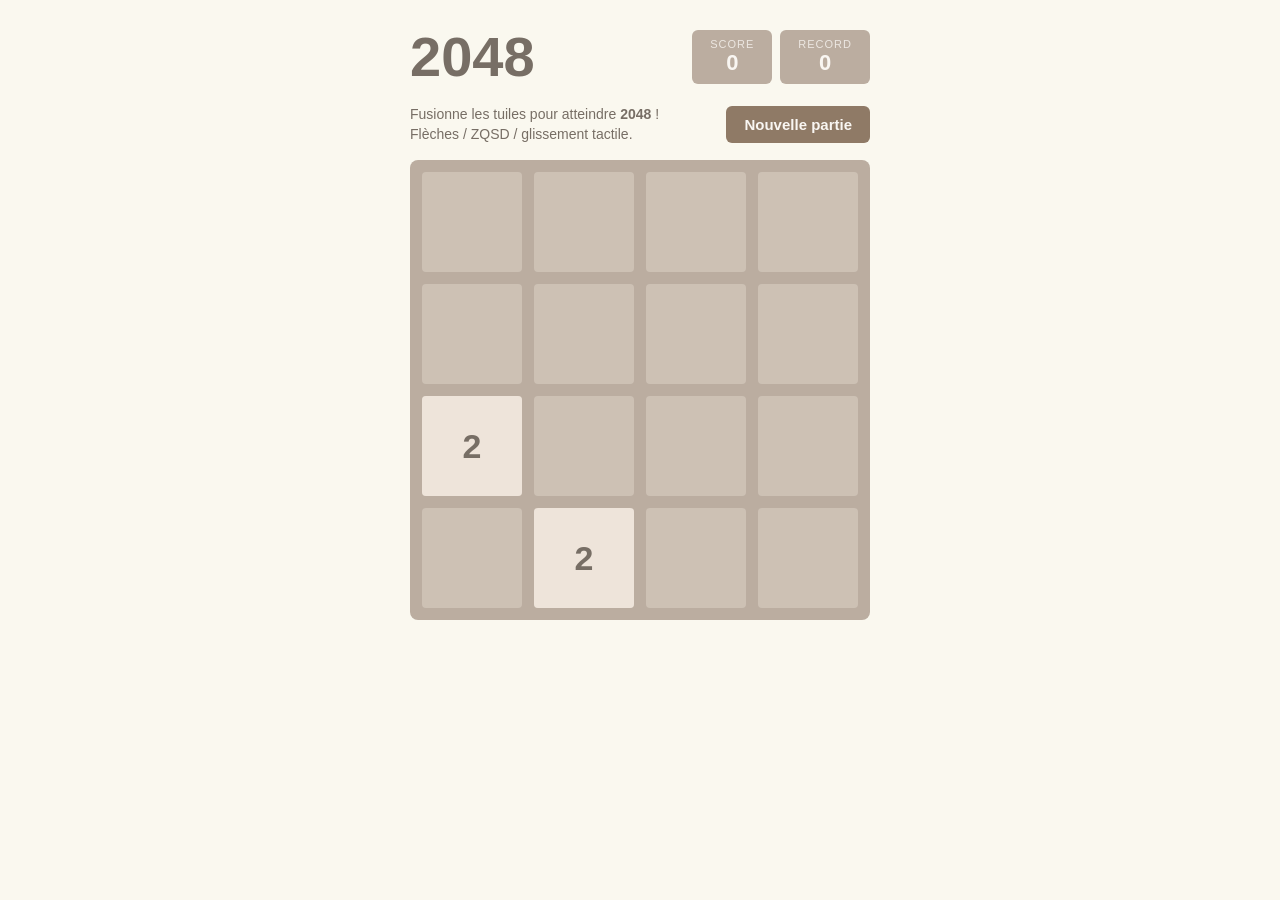
==== index.html @ 27044af3 "Ajout du jeu 2048 (HTML/CSS/JS)" ====
<!DOCTYPE html>
<html lang="fr">
<head>
  <meta charset="UTF-8">
  <meta name="viewport" content="width=device-width, initial-scale=1.0, user-scalable=no">
  <title>2048</title>
  <link rel="stylesheet" href="style.css">
</head>
<body>
  <main class="container">
    <header class="header">
      <h1 class="title">2048</h1>
      <div class="scores">
        <div class="score-box">
          <span class="score-label">Score</span>
          <span id="score">0</span>
        </div>
        <div class="score-box">
          <span class="score-label">Record</span>
          <span id="best">0</span>
        </div>
      </div>
    </header>

    <div class="controls">
      <p class="hint">Fusionne les tuiles pour atteindre <strong>2048</strong> !<br>
      Flèches / ZQSD / glissement tactile.</p>
      <button id="new-game">Nouvelle partie</button>
    </div>

    <div class="board-wrapper">
      <div id="board" class="board"></div>
      <div id="overlay" class="overlay hidden">
        <p id="overlay-text"></p>
        <button id="overlay-btn">Rejouer</button>
      </div>
    </div>
  </main>

  <script src="game.js"></script>
</body>
</html>
---- style.css ----
:root {
  --bg: #faf8ef;
  --board: #bbada0;
  --cell: rgba(238, 228, 218, 0.35);
  --text: #776e65;
  --text-light: #f9f6f2;
  --gap: 12px;
  --size: 4;
}

* { box-sizing: border-box; margin: 0; padding: 0; }

body {
  font-family: "Clear Sans", "Helvetica Neue", Arial, sans-serif;
  background: var(--bg);
  color: var(--text);
  display: flex;
  justify-content: center;
  min-height: 100vh;
  touch-action: none;
  user-select: none;
}

.container {
  width: min(92vw, 460px);
  padding-top: 24px;
}

.header {
  display: flex;
  justify-content: space-between;
  align-items: center;
}

.title {
  font-size: 56px;
  font-weight: 800;
}

.scores { display: flex; gap: 8px; }

.score-box {
  background: var(--board);
  color: var(--text-light);
  border-radius: 6px;
  padding: 8px 18px;
  text-align: center;
  min-width: 80px;
  display: flex;
  flex-direction: column;
}

.score-label {
  font-size: 11px;
  text-transform: uppercase;
  letter-spacing: 1px;
  opacity: 0.8;
}

.score-box span:last-child { font-size: 22px; font-weight: 700; }

.controls {
  display: flex;
  justify-content: space-between;
  align-items: center;
  margin: 16px 0;
  gap: 12px;
}

.hint { font-size: 14px; line-height: 1.4; }

button {
  background: #8f7a66;
  color: var(--text-light);
  border: none;
  border-radius: 6px;
  padding: 10px 18px;
  font-size: 15px;
  font-weight: 700;
  cursor: pointer;
}

button:hover { background: #9f8b77; }

.board-wrapper { position: relative; }

.board {
  position: relative;
  aspect-ratio: 1;
  background: var(--board);
  border-radius: 8px;
  padding: var(--gap);
  display: grid;
  grid-template-columns: repeat(var(--size), 1fr);
  grid-template-rows: repeat(var(--size), 1fr);
  gap: var(--gap);
}

.cell-bg {
  background: var(--cell);
  border-radius: 4px;
}

.tile {
  position: absolute;
  display: flex;
  justify-content: center;
  align-items: center;
  border-radius: 4px;
  font-weight: 800;
  transition: top 0.12s ease-in-out, left 0.12s ease-in-out;
}

.tile.new  { animation: appear 0.2s ease; }
.tile.merged { animation: pop 0.2s ease; }

@keyframes appear {
  from { scale: 0; }
  to   { scale: 1; }
}

@keyframes pop {
  0%   { scale: 1; }
  50%  { scale: 1.2; }
  100% { scale: 1; }
}

.overlay {
  position: absolute;
  inset: 0;
  background: rgba(238, 228, 218, 0.75);
  border-radius: 8px;
  display: flex;
  flex-direction: column;
  justify-content: center;
  align-items: center;
  gap: 16px;
  backdrop-filter: blur(2px);
}

.overlay.hidden { display: none; }

#overlay-text { font-size: 32px; font-weight: 800; }

.overlay.win { background: rgba(237, 194, 46, 0.6); }
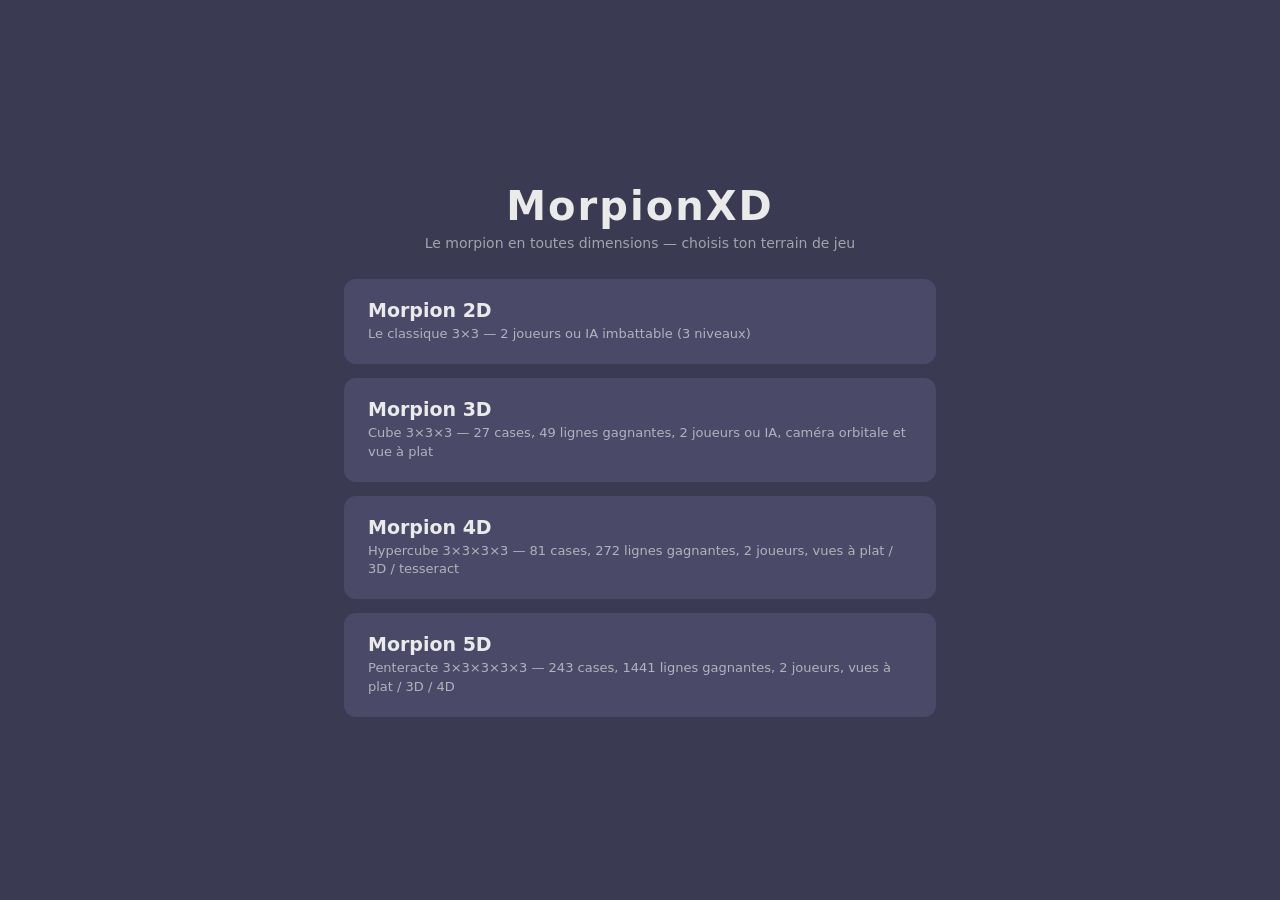
==== commit ae138043: "Jeu déplacé à la racine pour GitHub Pages Co-authored-by: AugustinDavoust <AugustinDavoust@users.nor" ====
--- a/index.html
+++ b/index.html
@@ -2,41 +2,63 @@
 <html lang="fr">
 <head>
   <meta charset="UTF-8">
-  <meta name="viewport" content="width=device-width, initial-scale=1.0, user-scalable=no">
-  <title>2048</title>
-  <link rel="stylesheet" href="style.css">
+  <meta name="viewport" content="width=device-width, initial-scale=1.0">
+  <title>MorpionXD</title>
+  <style>
+    :root { --bg: #3a3a52; --panel: #4a4a68; --accent: #e94560; --text: #eaeaea; }
+    * { box-sizing: border-box; margin: 0; padding: 0; }
+    body {
+      font-family: "Segoe UI", system-ui, sans-serif;
+      background: var(--bg);
+      color: var(--text);
+      min-height: 100vh;
+      min-height: 100dvh;
+      display: flex;
+      align-items: center;
+      justify-content: center;
+    }
+    .menu { text-align: center; padding: 24px; width: min(96vw, 640px); }
+    h1 { letter-spacing: 2px; font-size: clamp(28px, 6vw, 40px); }
+    .subtitle { opacity: 0.6; font-size: 14px; margin: 6px 0 28px; }
+    .games { display: flex; flex-direction: column; gap: 14px; }
+    .game {
+      display: block;
+      background: var(--panel);
+      border: 2px solid transparent;
+      border-radius: 12px;
+      padding: 18px 22px;
+      text-decoration: none;
+      color: var(--text);
+      text-align: left;
+      transition: all 0.15s ease;
+    }
+    .game:hover { border-color: var(--accent); transform: translateY(-2px); }
+    .game h2 { font-size: 19px; margin-bottom: 4px; }
+    .game p { font-size: 13px; opacity: 0.65; line-height: 1.45; }
+  </style>
 </head>
 <body>
-  <main class="container">
-    <header class="header">
-      <h1 class="title">2048</h1>
-      <div class="scores">
-        <div class="score-box">
-          <span class="score-label">Score</span>
-          <span id="score">0</span>
-        </div>
-        <div class="score-box">
-          <span class="score-label">Record</span>
-          <span id="best">0</span>
-        </div>
-      </div>
-    </header>
-
-    <div class="controls">
-      <p class="hint">Fusionne les tuiles pour atteindre <strong>2048</strong> !<br>
-      Flèches / ZQSD / glissement tactile.</p>
-      <button id="new-game">Nouvelle partie</button>
-    </div>
-
-    <div class="board-wrapper">
-      <div id="board" class="board"></div>
-      <div id="overlay" class="overlay hidden">
-        <p id="overlay-text"></p>
-        <button id="overlay-btn">Rejouer</button>
-      </div>
-    </div>
+  <main class="menu">
+    <h1>MorpionXD</h1>
+    <p class="subtitle">Le morpion en toutes dimensions — choisis ton terrain de jeu</p>
+    <nav class="games">
+      <a class="game" href="2d/index.html">
+        <h2>Morpion 2D</h2>
+        <p>Le classique 3×3 — 2 joueurs ou IA imbattable (3 niveaux)</p>
+      </a>
+      <a class="game" href="3d/index.html">
+        <h2>Morpion 3D</h2>
+        <p>Cube 3×3×3 — 27 cases, 49 lignes gagnantes, 2 joueurs ou IA, caméra orbitale et vue à plat</p>
+      </a>
+      <a class="game" href="4d/index.html">
+        <h2>Morpion 4D</h2>
+        <p>Hypercube 3×3×3×3 — 81 cases, 272 lignes gagnantes, 2 joueurs, vues à plat / 3D / tesseract</p>
+      </a>
+      <a class="game" href="5d/index.html">
+        <h2>Morpion 5D</h2>
+        <p>Penteracte 3×3×3×3×3 — 243 cases, 1441 lignes gagnantes, 2 joueurs, vues à plat / 3D / 4D</p>
+      </a>
+    </nav>
   </main>
-
-  <script src="game.js"></script>
 </body>
 </html>
